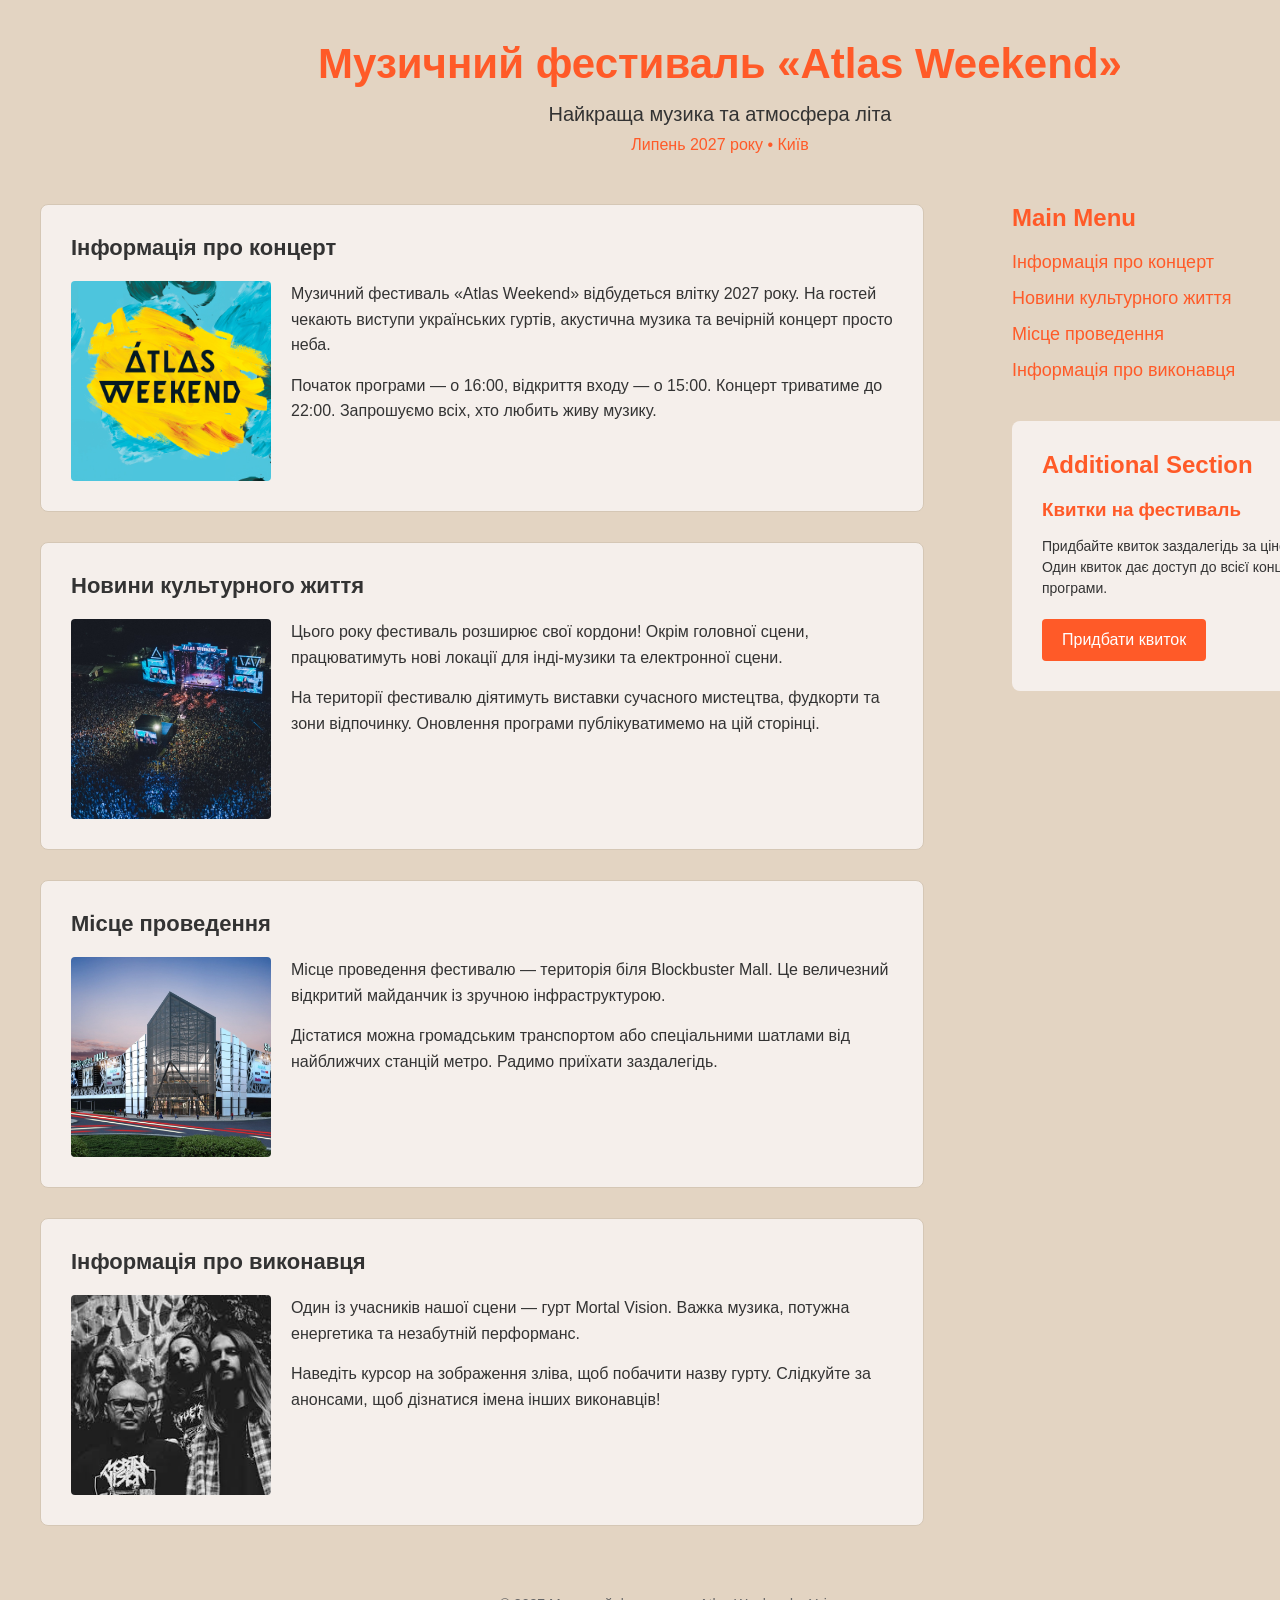
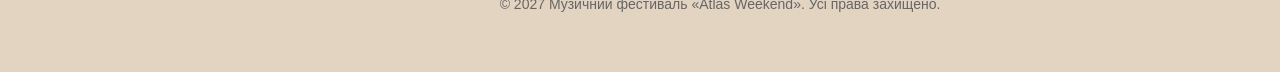
==== Lab3 WEB/index.html @ 857d8964 "Lab 3 WEB" ====
<!DOCTYPE html>
<html lang="uk">
<head>
    <meta charset="UTF-8">
    <meta name="viewport" content="width=device-width, initial-scale=1.0">
    <link rel="stylesheet" href="css/style.css">
    <title>Музичний фестиваль «Atlas Weekend»</title>
</head>
<body>
    <div class="container">
      
        <div class="header">
            <h1>Музичний фестиваль «Atlas Weekend»</h1>
            <p class="subtitle">Найкраща музика та атмосфера літа</p>
            <p class="date">Липень 2027 року • Київ</p>
        </div>

    
        <div class="sidebar">
            <div class="menu">
                <h2>Main Menu</h2>
                <ul>
                    <li><a href="#concert">Інформація про концерт</a></li>
                    <li><a href="#news">Новини культурного життя</a></li>
                    <li><a href="#location">Місце проведення</a></li>
                    <li><a href="#performer">Інформація про виконавця</a></li>
                </ul>
            </div>
            <div class="additional_section">
                <h2>Additional Section</h2>
                <h3>Квитки на фестиваль</h3>
                <p>Придбайте квиток заздалегідь за ціною 450 грн. Один квиток дає доступ до всієї концертної програми.</p>
                <button class="btn_buy">Придбати квиток</button>
            </div>
        </div>

        
        <div class="content">
            <div id="concert" class="content_box">
                <h2>Інформація про концерт</h2>
                <div class="box_inner">
                    <img src="img/image_03b1f7.jpg" alt="Фото концерту" class="content_img">
                    <div class="text_wrap">
                        <p>Музичний фестиваль «Atlas Weekend» відбудеться влітку 2027 року. На гостей чекають виступи українських гуртів, акустична музика та вечірній концерт просто неба.</p>
                        <p>Початок програми — о 16:00, відкриття входу — о 15:00. Концерт триватиме до 22:00. Запрошуємо всіх, хто любить живу музику.</p>
                    </div>
                </div>
            </div>

            <div id="news" class="content_box">
                <h2>Новини культурного життя</h2>
                <div class="box_inner">
                    <img src="img/image_03b219.jpg" alt="Фото події" class="content_img">
                    <div class="text_wrap">
                        <p>Цього року фестиваль розширює свої кордони! Окрім головної сцени, працюватимуть нові локації для інді-музики та електронної сцени.</p>
                        <p>На території фестивалю діятимуть виставки сучасного мистецтва, фудкорти та зони відпочинку. Оновлення програми публікуватимемо на цій сторінці.</p>
                    </div>
                </div>
            </div>

            <div id="location" class="content_box">
                <h2>Місце проведення</h2>
                <div class="box_inner">
                    <img src="img/image_03b4e7.jpg" alt="Фото локації" class="content_img">
                    <div class="text_wrap">
                        <p>Місце проведення фестивалю — територія біля Blockbuster Mall. Це величезний відкритий майданчик із зручною інфраструктурою.</p>
                        <p>Дістатися можна громадським транспортом або спеціальними шатлами від найближчих станцій метро. Радимо приїхати заздалегідь.</p>
                    </div>
                </div>
            </div>

            <div id="performer" class="content_box">
                <h2>Інформація про виконавця</h2>
                <div class="box_inner">
                    <div class="performer_card">
                        <img src="img/image_03b520.png" alt="Фото виконавця" class="content_img">
                        <!-- Блок, що з'явиться при наведенні -->
                        <div class="hover_text">Гурт Mortal Vision</div>
                    </div>
                    <div class="text_wrap">
                        <p>Один із учасників нашої сцени — гурт Mortal Vision. Важка музика, потужна енергетика та незабутній перформанс.</p>
                        <p>Наведіть курсор на зображення зліва, щоб побачити назву гурту. Слідкуйте за анонсами, щоб дізнатися імена інших виконавців!</p>
                    </div>
                </div>
            </div>
        </div>

        
        <div class="footer">
            <p>© 2027 Музичний фестиваль «Atlas Weekend». Усі права захищено.</p>
        </div>
    </div>
</body>
</html>
---- Lab3 WEB/css/style.css ----
@import url(reset.css);
@import url(base.css);

body {
    background-color: var(--bg-main); 
    font-family: Arial, sans-serif;
    color: var(--color-text);
}

.container {
    width: 1440px;
    margin: 0 auto;
    background-color: var(--bg-main);
    padding: 40px;
}


.header {
    text-align: center;
    margin-bottom: 50px;
}

.header h1 {
    color: var(--color-accent);
    font-size: 42px;
    margin-bottom: 15px;
}

.header .subtitle {
    font-size: 20px;
    margin-bottom: 10px;
}

.header .date {
    font-size: 16px;
    color: var(--color-accent);
}


.sidebar {
    float: right;
    width: 30%; 
    padding-left: 20px;
}

.menu h2, .additional_section h2 {
    color: var(--color-accent);
    font-size: 24px;
    margin-bottom: 20px;
}

.menu ul {
    list-style: none;
    margin-bottom: 40px;
}

.menu ul li {
    margin-bottom: 15px;
}

.menu ul li a {
    text-decoration: none;
    color: var(--color-accent);
    font-size: 18px;
    transition: 0.3s;
}


.menu ul li a:hover {
    text-decoration: underline;
    opacity: 0.7;
}

.additional_section {
    background-color: var(--bg-light);
    padding: 30px;
    border-radius: 8px; 
}

.additional_section h3 {
    color: var(--color-accent);
    margin-bottom: 15px;
}

.additional_section p {
    font-size: 14px;
    line-height: 1.5;
    margin-bottom: 20px;
}

.btn_buy {
    background-color: var(--color-accent);
    color: white;
    border: none;
    padding: 12px 20px;
    font-size: 16px;
    cursor: pointer;
    border-radius: 4px;
    transition: 0.3s;
}

.btn_buy:hover {
    background-color: #e04a1c;
}


.content {
    float: left;
    width: 65%; 
}

.content_box {
    background-color: var(--bg-light);
    border: 1px solid var(--border-color);
    padding: 30px;
    margin-bottom: 30px;
    border-radius: 8px; 
}

.content_box h2 {
    font-size: 22px;
    margin-bottom: 20px;
}

.box_inner {
    display: flex;
    gap: 20px;
}


.content_img {
    width: 200px;
    height: 200px;
    object-fit: cover; 
    border-radius: 4px; 
    display: block;
}

.text_wrap p {
    font-size: 16px;
    line-height: 1.6;
    margin-bottom: 15px;
}


.performer_card {
    position: relative;
    width: 200px;
    height: 200px;
    cursor: pointer;
}

.hover_text {
    position: absolute;
    bottom: 0;
    left: 0;
    width: 100%;
    background-color: rgba(255, 90, 40, 0.9);
    color: white;
    text-align: center;
    padding: 10px;
    display: none; 
    border-bottom-left-radius: 4px;
    border-bottom-right-radius: 4px;
}


.performer_card:hover .hover_text {
    display: block;
}


.footer {
    clear: both; 
    text-align: center;
    padding-top: 40px;
    padding-bottom: 20px;
    font-size: 14px;
    color: #666;
}
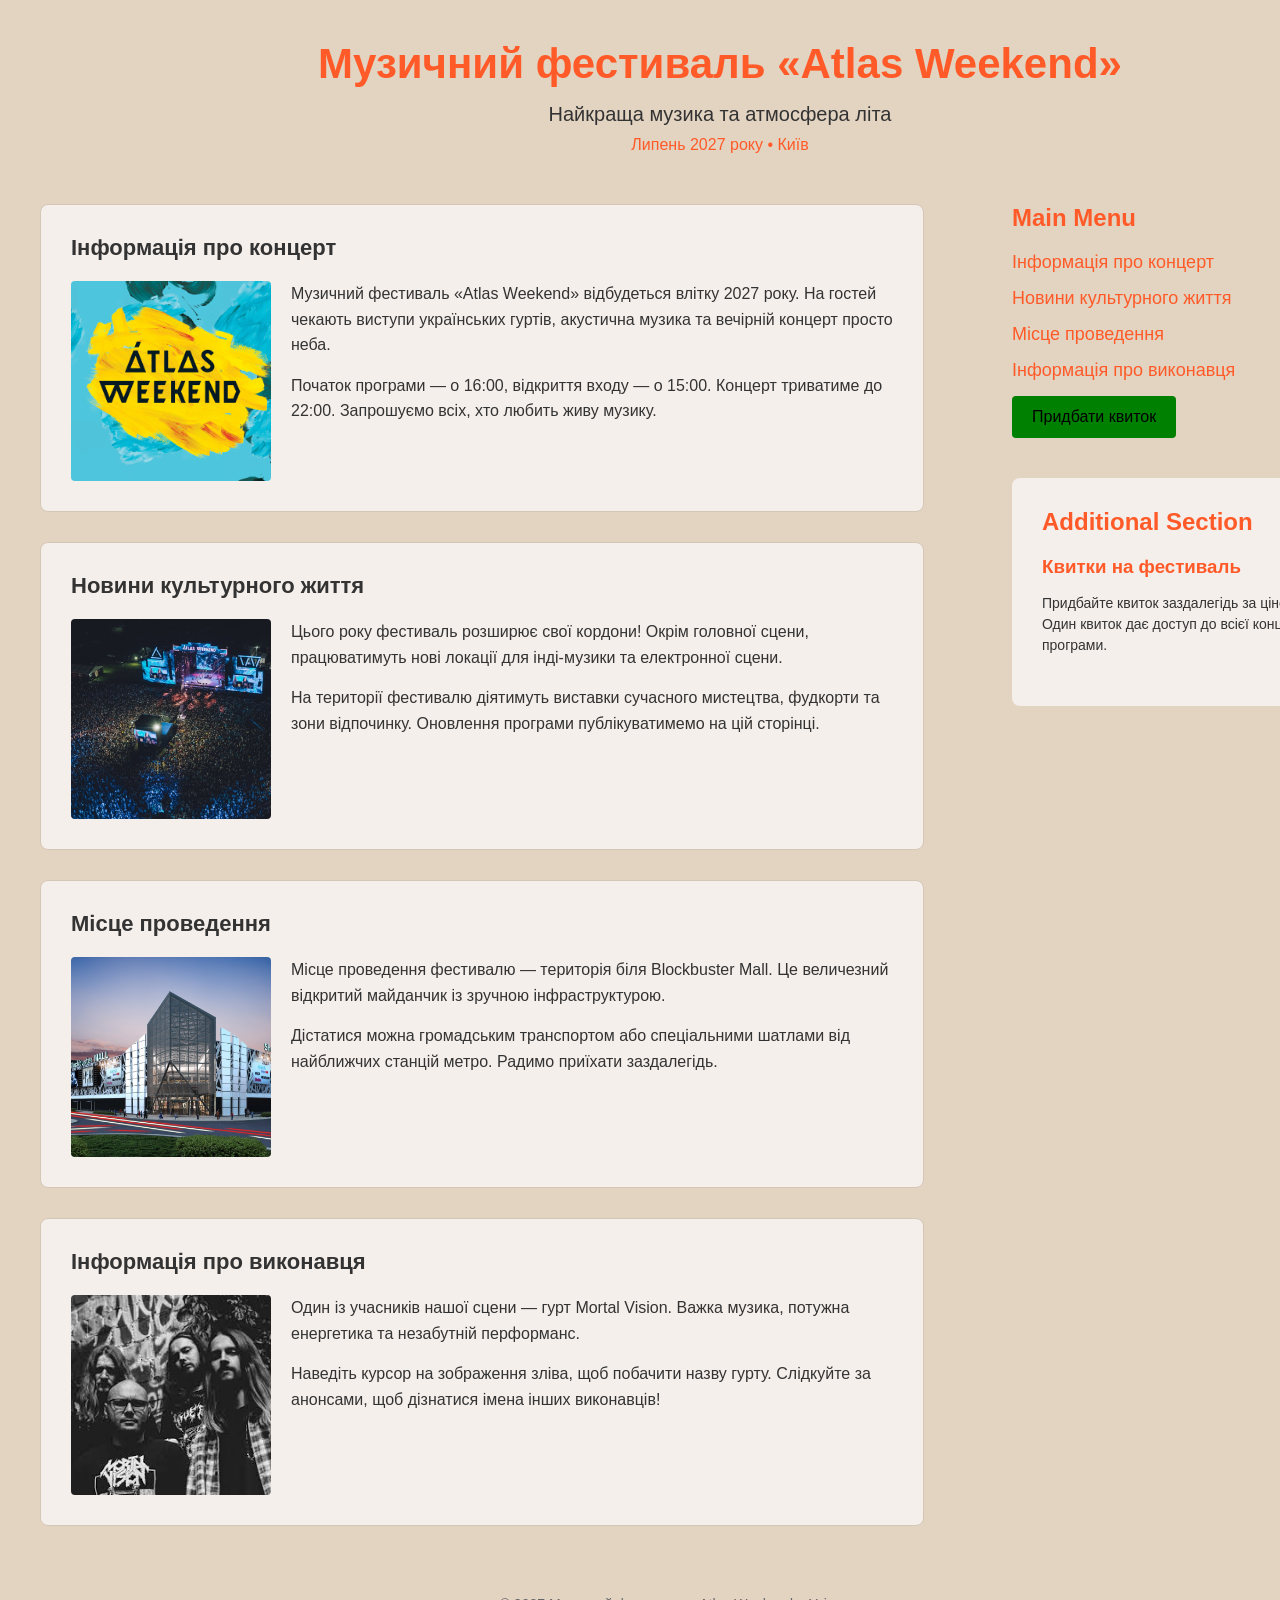
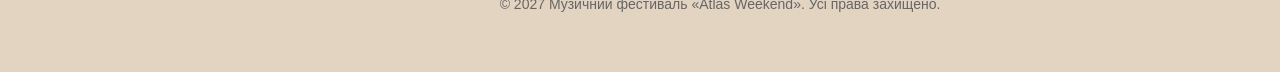
==== commit 4f074a37: "Add Lab 4 flexbox" ====
--- a/Lab3 WEB/index.html
+++ b/Lab3 WEB/index.html
@@ -24,13 +24,14 @@
                     <li><a href="#news">Новини культурного життя</a></li>
                     <li><a href="#location">Місце проведення</a></li>
                     <li><a href="#performer">Інформація про виконавця</a></li>
+                    <li><button class="btn_buy">Придбати квиток</button></li>
                 </ul>
             </div>
             <div class="additional_section">
                 <h2>Additional Section</h2>
                 <h3>Квитки на фестиваль</h3>
                 <p>Придбайте квиток заздалегідь за ціною 450 грн. Один квиток дає доступ до всієї концертної програми.</p>
-                <button class="btn_buy">Придбати квиток</button>
+                
             </div>
         </div>
 
@@ -74,7 +75,7 @@
                 <div class="box_inner">
                     <div class="performer_card">
                         <img src="img/image_03b520.png" alt="Фото виконавця" class="content_img">
-                        <!-- Блок, що з'явиться при наведенні -->
+                       
                         <div class="hover_text">Гурт Mortal Vision</div>
                     </div>
                     <div class="text_wrap">
--- a/Lab3 WEB/css/style.css
+++ b/Lab3 WEB/css/style.css
@@ -89,8 +89,8 @@
 }
 
 .btn_buy {
-    background-color: var(--color-accent);
-    color: white;
+    background-color: green;
+    color: black;
     border: none;
     padding: 12px 20px;
     font-size: 16px;
